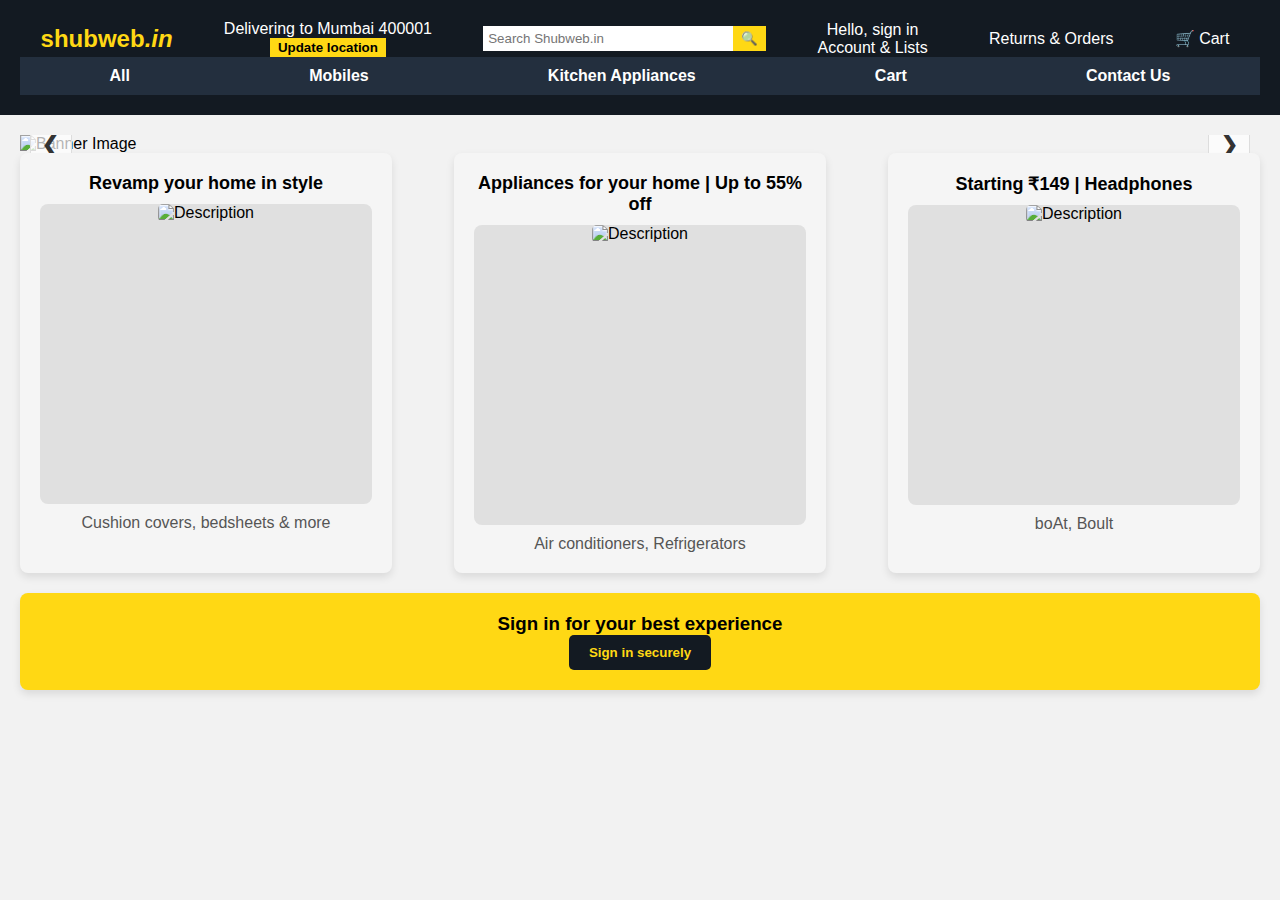
==== index.html @ 8b3148bc "initial commit" ====
<!DOCTYPE html>
<html lang="en">
<head>
    <meta charset="UTF-8">
    <meta name="viewport" content="width=device-width, initial-scale=1.0">
    <title>Amazon Clone</title>
    <link rel="stylesheet" href="style.css">
</head>
<body>
    <!-- Header -->
    <header class="header">
        <div class="top-bar">
            <div class="logo">
                <h1>shubweb<i>.in</i></h1>
            </div>
            <div class="location">
                <p id="location-text">Delivering to Mumbai 400001</p>
                <button onclick="updateLocation()"><b>Update location</b></button>
            </div>
            <div class="search">
                <input type="text" id="search-input" placeholder="Search Shubweb.in">
                <button onclick="performSearch()">🔍</button>
            </div>
            <div class="account">
                <p>Hello, sign in</p>
                <p>Account & Lists</p>
            </div>
            <div class="orders">
                <p>Returns & Orders</p>
            </div>
            <div class="cart">
                <p>🛒 Cart</p>
            </div>
        </div>
        <nav class="nav-bar">
            <ul>
                <li><a href="all.html">All</a></li>
                <li><a href="mobiles.html">Mobiles</a></li>
                <li><a href="kitchen.html">Kitchen Appliances</a></li>
                <li><a href="cart.html">Cart</a></li>
                <li><a href="contact.html">Contact Us</a></li>
            </ul>
        </nav>
    </header>

    <!-- Main Content -->
    <main>
        <section class="banner">
            <button class="nav-button left" onclick="prevSlide()">&#10094;</button>
            <img id="banner-image" src="D:/Github/GTM Website/images/s1.jpg" alt="Banner Image">
            <button class="nav-button right" onclick="nextSlide()">&#10095;</button>
        </section>

        <!-- Product Cards Section -->
        <section class="cards">
            <div class="card">
                <h3>Revamp your home in style</h3>
                <div class="image-placeholder">
                    <img src="D:\Github\GTM Website\images\1.jpg" alt="Description" style="width:100%; height:300px; border-radius:5px;">
                </div>
                <p>Cushion covers, bedsheets & more</p>
            </div>
            <div class="card">
                <h3>Appliances for your home | Up to 55% off</h3>
                <div class="image-placeholder">
                    <img src="D:/Github/GTM Website/images/2.jpg" alt="Description" style="width:100%; height:300px; border-radius:5px;">
                </div>
                <p>Air conditioners, Refrigerators</p>
            </div>
            <div class="card">
                <h3>Starting ₹149 | Headphones</h3>
                <div class="image-placeholder">
                    <img src="D:/Github/GTM Website/images/3.jpg" alt="Description" style="width:100%; height:300px; border-radius:5px;">
                </div>
                <p>boAt, Boult</p>
            </div>
        </section>

        <!-- Sign-in Section -->
        <section class="sign-in">
            <h3>Sign in for your best experience</h3>
            <button>Sign in securely</button>
        </section>
    </main>

    <!-- JavaScript -->
    <script src="script.js"></script>
</body>
</html>
---- style.css ----
/* Basic Reset */
* {
    margin: 0;
    padding: 0;
    box-sizing: border-box;
    font-family: Arial, sans-serif;
}

/* Header Styles */
.header {
    background-color: #131A22;
    color: white;
    padding: 10px;
}

.top-bar {
    display: flex;
    align-items: center;
    justify-content: space-around;
}

.logo h1 {
    font-size: 24px;
    font-weight: bold;
    color: #FFD814;
}

.location, .account, .orders, .cart {
    margin: 0 10px;
}

.location button, .search button {
    background-color: #FFD814;
    border: none;
    padding: 2px 8px;
    cursor: pointer;
}

.search {
    display: flex;
}

.search input {
    padding: 5px;
    border: none;
    width: 250px;
}

.nav-bar {
    background-color: #232F3E;
    padding: 10px 0;
}

.nav-bar ul {
    display: flex;
    list-style-type: none;
    justify-content: space-around;
}

.nav-bar li a {
    color: white;
    text-decoration: none;
    padding: 5px 15px;
    font-weight: bold;
}

.nav-bar li a:hover {
    background-color: #3a4553;
    border-radius: 5px;
}

/* Main Content Styles */
main {
    padding: 20px;
    background-color: #f2f2f2;
}
/* Banner Styles */
.banner {
    position: relative;
    width: 100%;
    max-height: 400px;
    overflow: hidden;
    display: flex;
    align-items: center;
    justify-content: center;
}

.banner img {
    width: 100%;
    height: auto;
}

/* Navigation Button Styles */
.nav-button {
    position: absolute;
    top: 50%;
    transform: translateY(-50%);
    background-color: rgba(255, 255, 255, 0.7);
    border: 1px solid #ddd;
    border-radius: 4px;
    padding: 10px;
    cursor: pointer;
    font-size: 24px;
    color: #333;
    outline: none;
}

.nav-button:hover {
    background-color: rgba(255, 255, 255, 0.9);
}

.nav-button.left {
    left: 10px;
}

.nav-button.right {
    right: 10px;
}


.cards {
    display: flex;
    justify-content: space-between;
    margin-bottom: 20px;
}

.card {
    background-color: #f5f5f5;
    padding: 20px;
    border-radius: 8px;
    width: 30%;
    text-align: center;
    box-shadow: 0 4px 8px rgba(0, 0, 0, 0.1);
}

.card h3 {
    font-size: 18px;
    margin-bottom: 10px;
    font-weight: bold;
}

.card p {
    color: #555;
}

.image-placeholder {
    width: 100%;
    height: 300px;
    background-color: #e0e0e0;
    border-radius: 8px;
    margin-bottom: 10px;
    cursor: pointer;
}

.sign-in {
    text-align: center;
    padding: 20px;
    background-color: #FFD814;
    border-radius: 8px;
    box-shadow: 0 4px 8px rgba(0, 0, 0, 0.1);
}

.sign-in button {
    background-color: #131A22;
    color: #FFD814;
    padding: 10px 20px;
    border: none;
    border-radius: 5px;
    cursor: pointer;
    font-weight: bold;
}

.sign-in button:hover {
    background-color: #232F3E;
}

/* Basic Styles */
body {
    font-family: Arial, sans-serif;
    background-color: #f2f2f2;
    margin: 0;
    padding: 0;
}

/* Header Styles */
.header {
    background-color: #131A22;
    color: white;
    text-align: center;
    padding: 20px;
}

/* Section Header Styles */
main section h2 {
    text-align: center;
    color: #333;
    margin: 20px 0 10px;
}

/* Product List Styles */
.product-list {
    display: flex;
    justify-content: space-around;
    flex-wrap: wrap;
    padding: 20px;
}

.product-card {
    background-color: #fff;
    border: 1px solid #ddd;
    border-radius: 8px;
    width: 30%;
    padding: 20px;
    box-shadow: 0 4px 8px rgba(0, 0, 0, 0.1);
    text-align: center;
    margin-bottom: 20px;
}

.product-card img {
    width: 100%;
    height: auto;
    border-radius: 8px;
    margin-bottom: 10px;
}

.product-card h3 {
    font-size: 18px;
    color: #333;
}

.product-card p {
    color: #555;
}

.discount {
    color: #d9534f;
}

.add-to-cart, .purchase button {
    background-color: #FFD814;
    color: #131A22;
    border: none;
    padding: 10px 20px;
    border-radius: 5px;
    cursor: pointer;
    margin-top: 10px;
}

.add-to-cart:hover, .purchase button:hover {
    background-color: #f0c14b;
}

/* Purchase Button */
.purchase {
    text-align: center;
    margin: 20px 0;
}

/* Rating Styles */
.rating {
    color: #FFD700; /* Gold color for stars */
    font-size: 16px;
    margin-bottom: 5px;
}

/* Discount Styles */
.discount {
    color: #d9534f; /* Red color for discount */
    font-weight: bold;
    font-size: 14px;
    margin-top: 5px;
}

.original-price {
    text-decoration: line-through;
    color: #888;
}
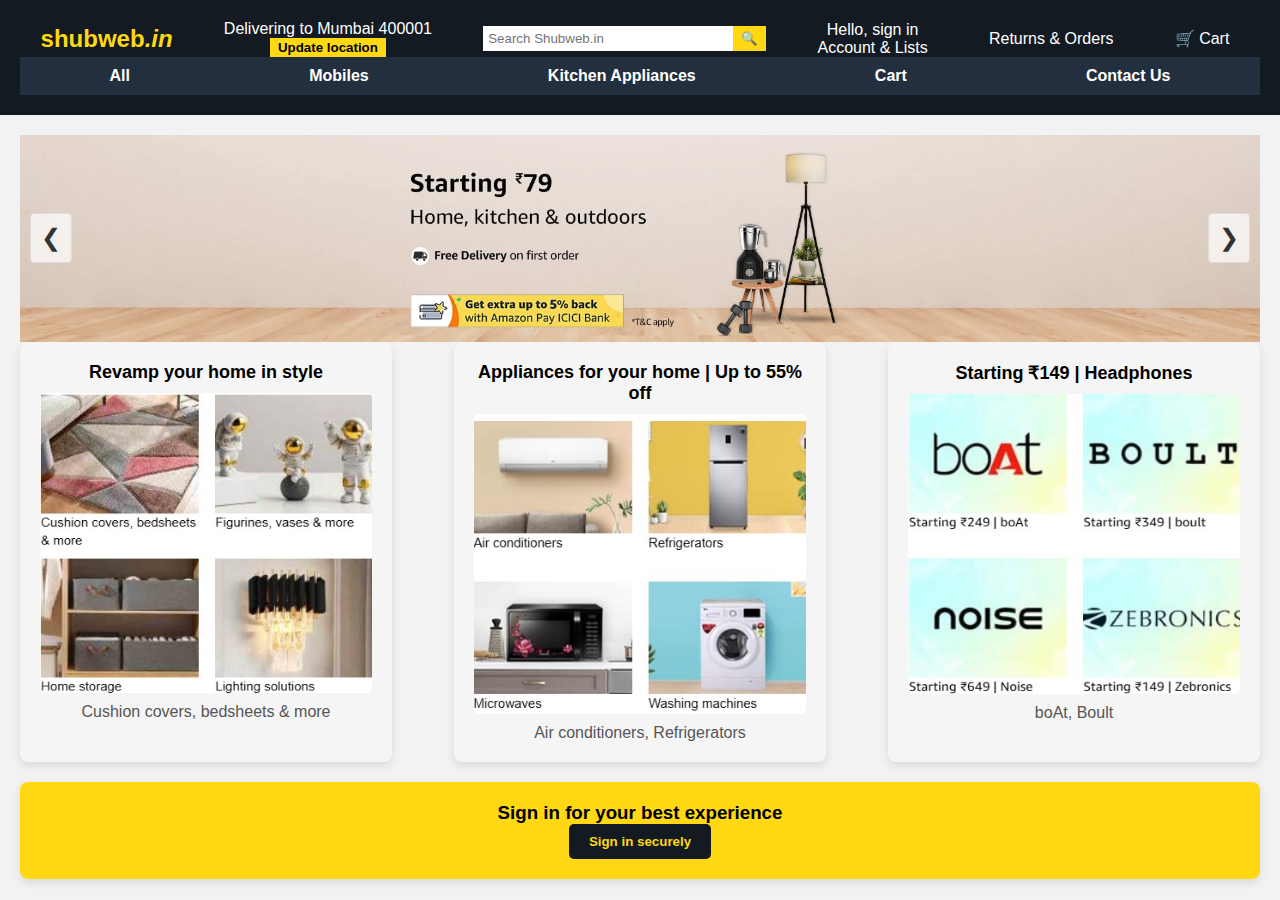
==== commit e3b292a6: "Update index.html" ====
--- a/index.html
+++ b/index.html
@@ -47,7 +47,7 @@
     <main>
         <section class="banner">
             <button class="nav-button left" onclick="prevSlide()">&#10094;</button>
-            <img id="banner-image" src="D:/Github/GTM Website/images/s1.jpg" alt="Banner Image">
+            <img id="banner-image" src="s1.jpg" alt="Banner Image">
             <button class="nav-button right" onclick="nextSlide()">&#10095;</button>
         </section>
 
@@ -56,21 +56,21 @@
             <div class="card">
                 <h3>Revamp your home in style</h3>
                 <div class="image-placeholder">
-                    <img src="D:\Github\GTM Website\images\1.jpg" alt="Description" style="width:100%; height:300px; border-radius:5px;">
+                    <img src="1.jpg" alt="Description" style="width:100%; height:300px; border-radius:5px;">
                 </div>
                 <p>Cushion covers, bedsheets & more</p>
             </div>
             <div class="card">
                 <h3>Appliances for your home | Up to 55% off</h3>
                 <div class="image-placeholder">
-                    <img src="D:/Github/GTM Website/images/2.jpg" alt="Description" style="width:100%; height:300px; border-radius:5px;">
+                    <img src="2.jpg" alt="Description" style="width:100%; height:300px; border-radius:5px;">
                 </div>
                 <p>Air conditioners, Refrigerators</p>
             </div>
             <div class="card">
                 <h3>Starting ₹149 | Headphones</h3>
                 <div class="image-placeholder">
-                    <img src="D:/Github/GTM Website/images/3.jpg" alt="Description" style="width:100%; height:300px; border-radius:5px;">
+                    <img src="3.jpg" alt="Description" style="width:100%; height:300px; border-radius:5px;">
                 </div>
                 <p>boAt, Boult</p>
             </div>
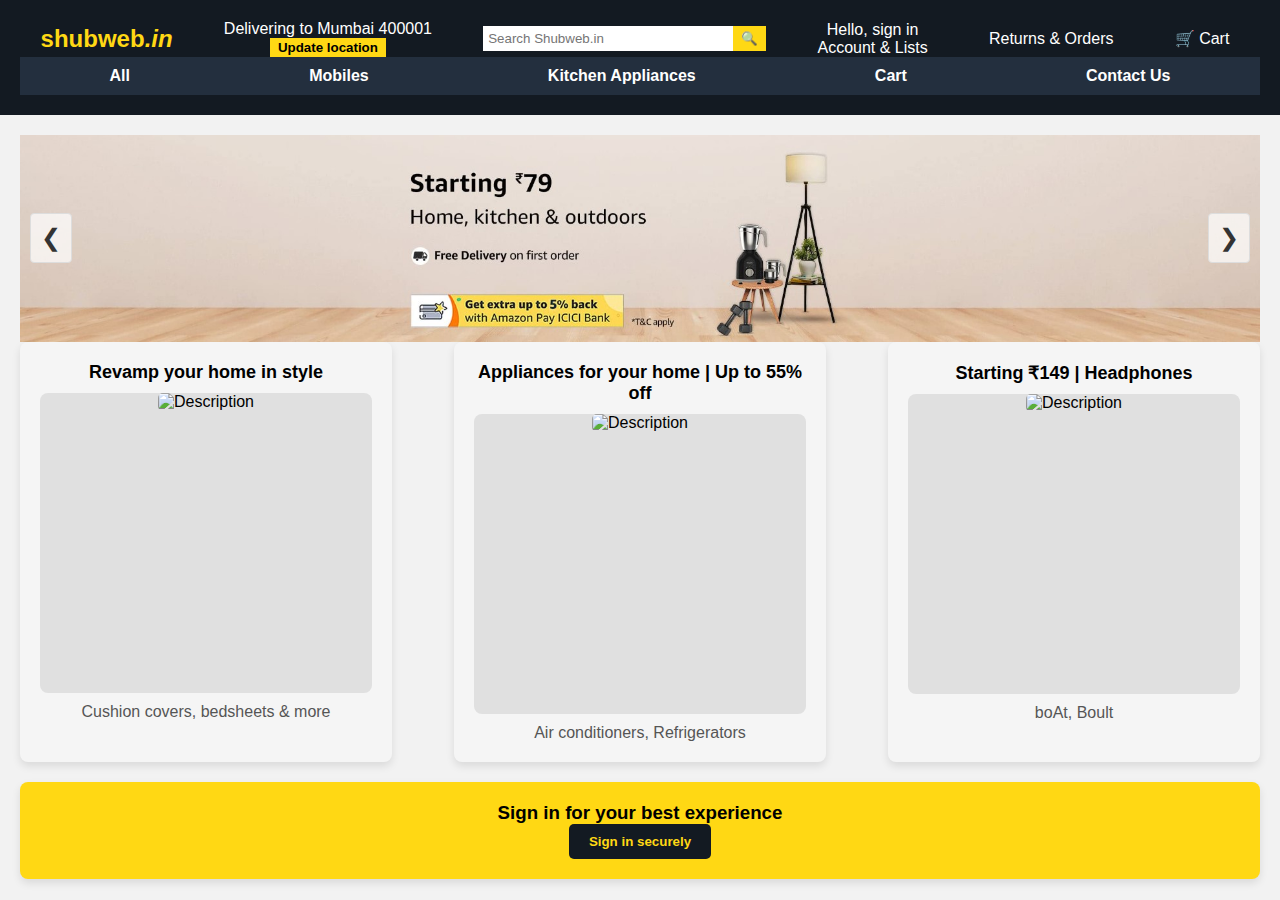
==== commit badbb769: "Update index.html" ====
--- a/index.html
+++ b/index.html
@@ -56,21 +56,21 @@
             <div class="card">
                 <h3>Revamp your home in style</h3>
                 <div class="image-placeholder">
-                    <img src="1.jpg" alt="Description" style="width:100%; height:300px; border-radius:5px;">
+                    <img src="Amazon-Clone/1.jpg" alt="Description" style="width:100%; height:300px; border-radius:5px;">
                 </div>
                 <p>Cushion covers, bedsheets & more</p>
             </div>
             <div class="card">
                 <h3>Appliances for your home | Up to 55% off</h3>
                 <div class="image-placeholder">
-                    <img src="2.jpg" alt="Description" style="width:100%; height:300px; border-radius:5px;">
+                    <img src="Amazon-Clone/2.jpg" alt="Description" style="width:100%; height:300px; border-radius:5px;">
                 </div>
                 <p>Air conditioners, Refrigerators</p>
             </div>
             <div class="card">
                 <h3>Starting ₹149 | Headphones</h3>
                 <div class="image-placeholder">
-                    <img src="3.jpg" alt="Description" style="width:100%; height:300px; border-radius:5px;">
+                    <img src="Amazon-Clone/3.jpg" alt="Description" style="width:100%; height:300px; border-radius:5px;">
                 </div>
                 <p>boAt, Boult</p>
             </div>
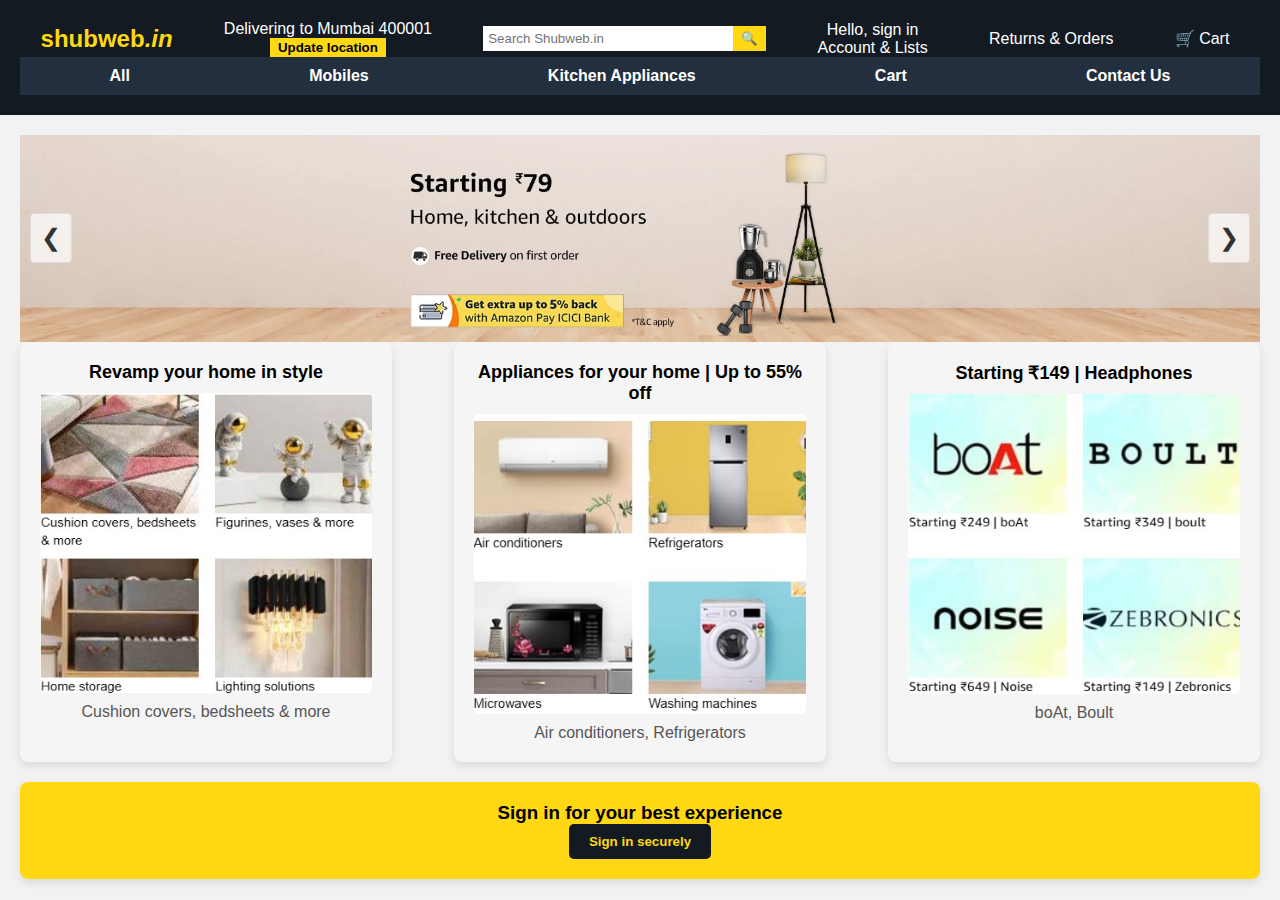
==== commit 077de96b: "Update index.html" ====
--- a/index.html
+++ b/index.html
@@ -56,21 +56,21 @@
             <div class="card">
                 <h3>Revamp your home in style</h3>
                 <div class="image-placeholder">
-                    <img src="Amazon-Clone/1.jpg" alt="Description" style="width:100%; height:300px; border-radius:5px;">
+                    <img src="1.jpg" alt="Description" style="width:100%; height:300px; border-radius:5px;">
                 </div>
                 <p>Cushion covers, bedsheets & more</p>
             </div>
             <div class="card">
                 <h3>Appliances for your home | Up to 55% off</h3>
                 <div class="image-placeholder">
-                    <img src="Amazon-Clone/2.jpg" alt="Description" style="width:100%; height:300px; border-radius:5px;">
+                    <img src="2.jpg" alt="Description" style="width:100%; height:300px; border-radius:5px;">
                 </div>
                 <p>Air conditioners, Refrigerators</p>
             </div>
             <div class="card">
                 <h3>Starting ₹149 | Headphones</h3>
                 <div class="image-placeholder">
-                    <img src="Amazon-Clone/3.jpg" alt="Description" style="width:100%; height:300px; border-radius:5px;">
+                    <img src="3.jpg" alt="Description" style="width:100%; height:300px; border-radius:5px;">
                 </div>
                 <p>boAt, Boult</p>
             </div>
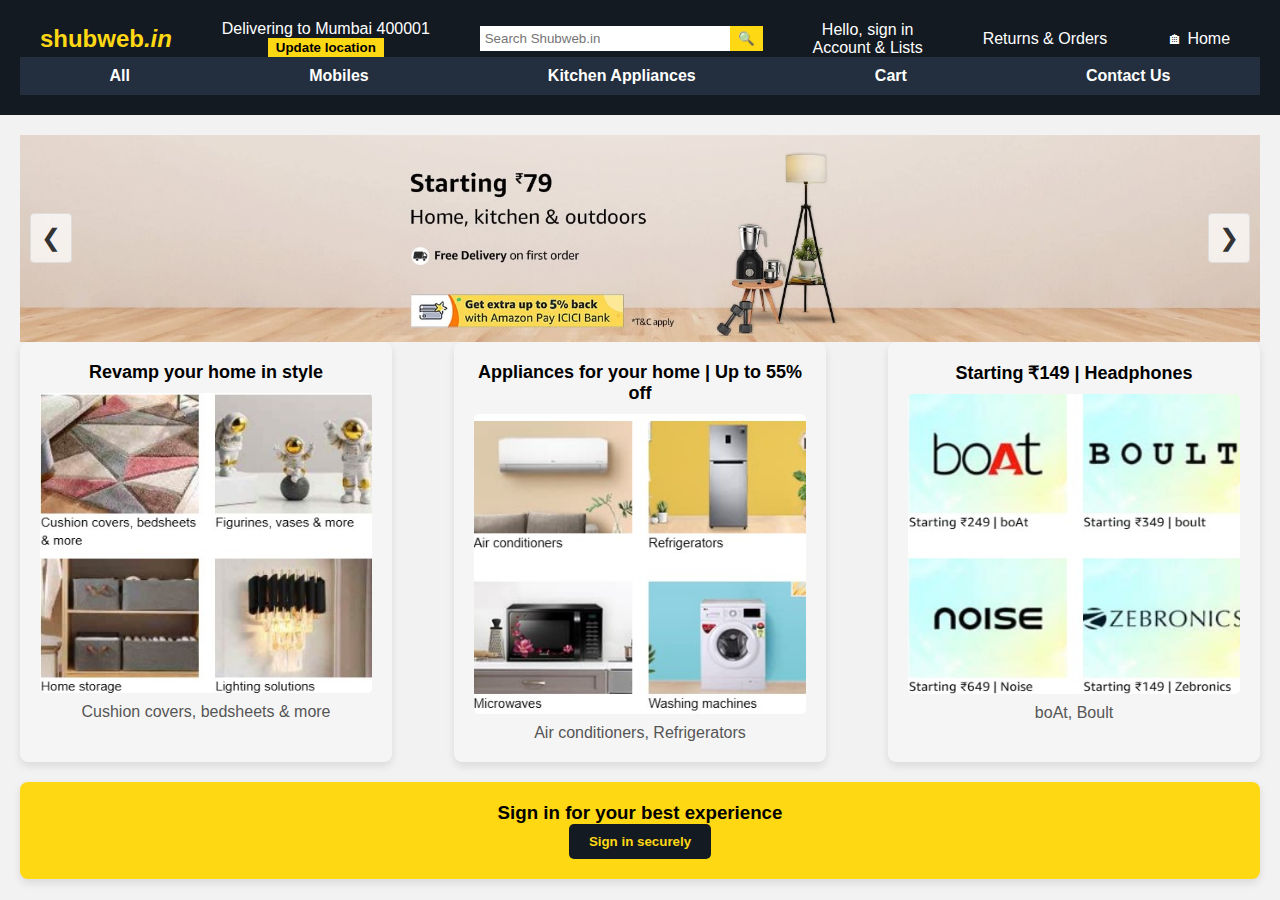
==== commit 2ca463c9: "Update index.html" ====
--- a/index.html
+++ b/index.html
@@ -28,8 +28,10 @@
             <div class="orders">
                 <p>Returns & Orders</p>
             </div>
-            <div class="cart">
-                <p>🛒 Cart</p>
+           <div class="cart">
+                <a href="index.html" style="text-decoration: none; color: inherit;">
+                    🏠︎   Home 
+                </a>
             </div>
         </div>
         <nav class="nav-bar">
